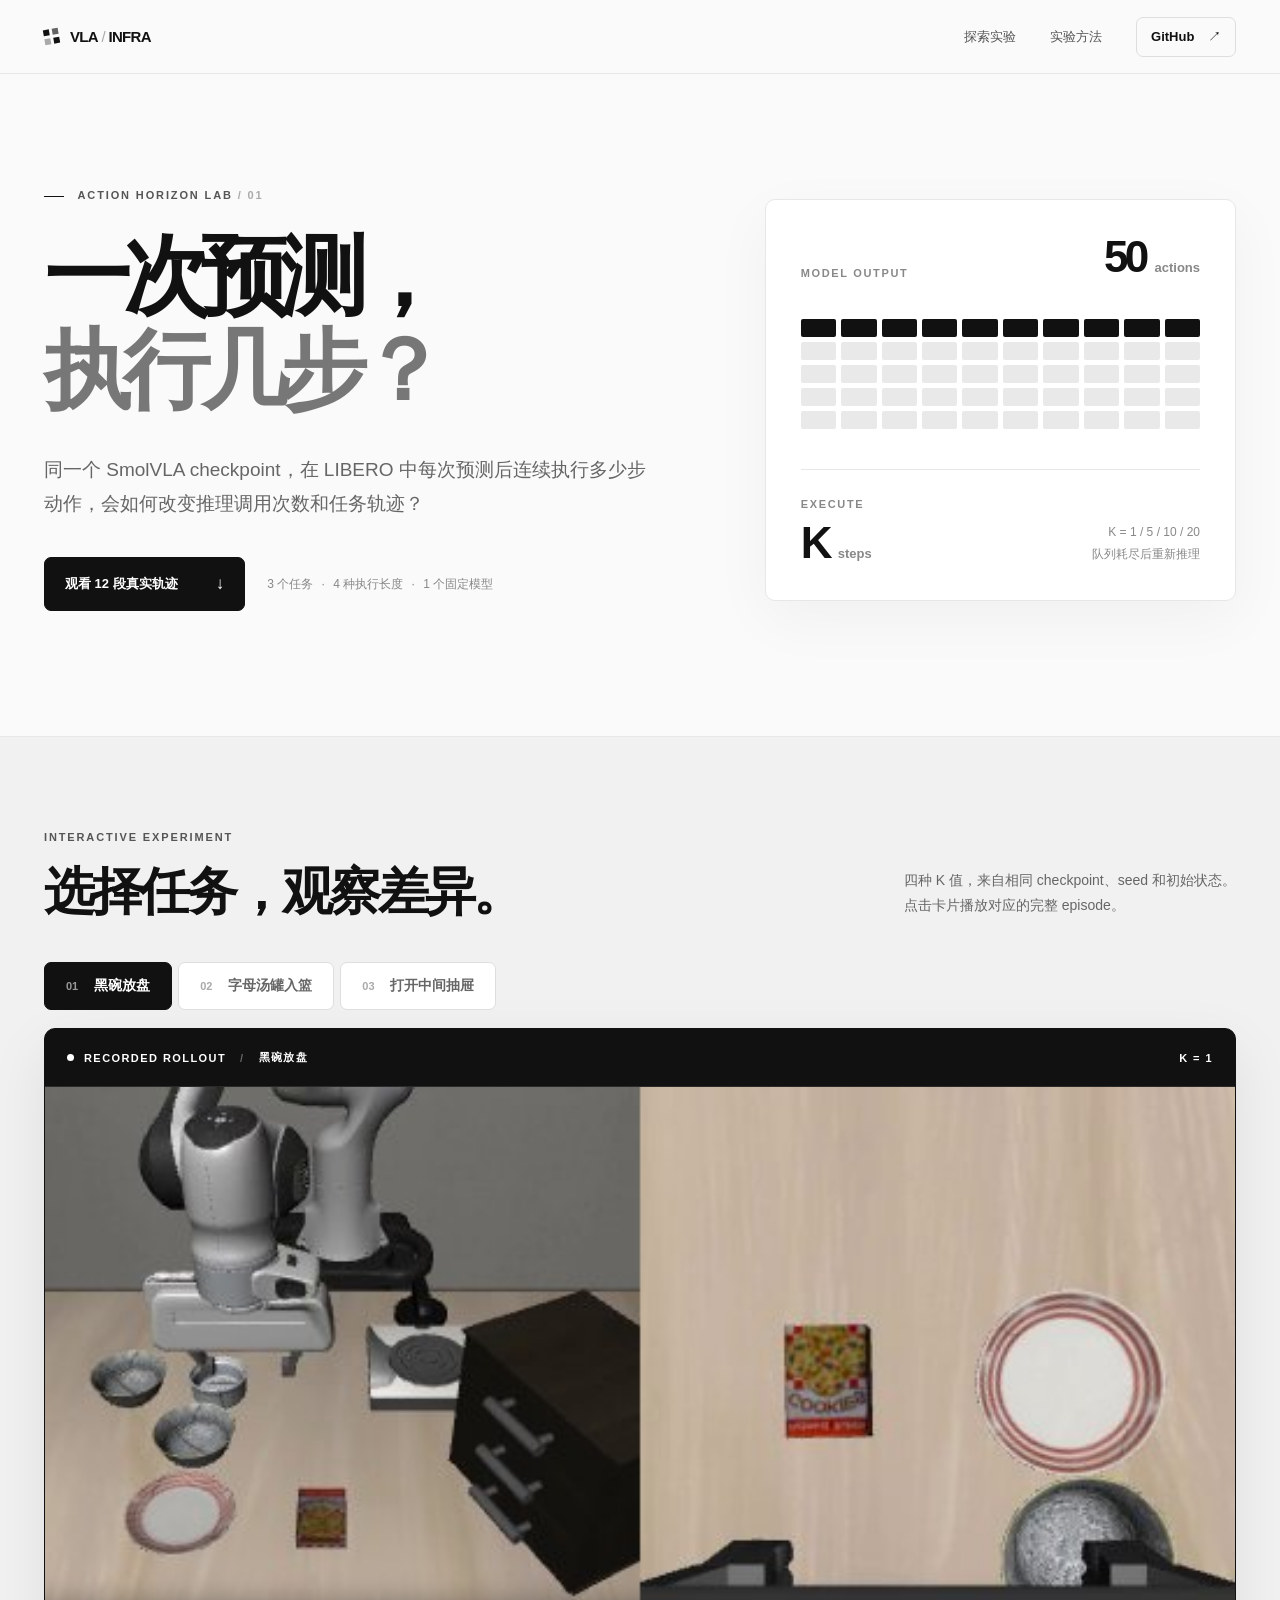
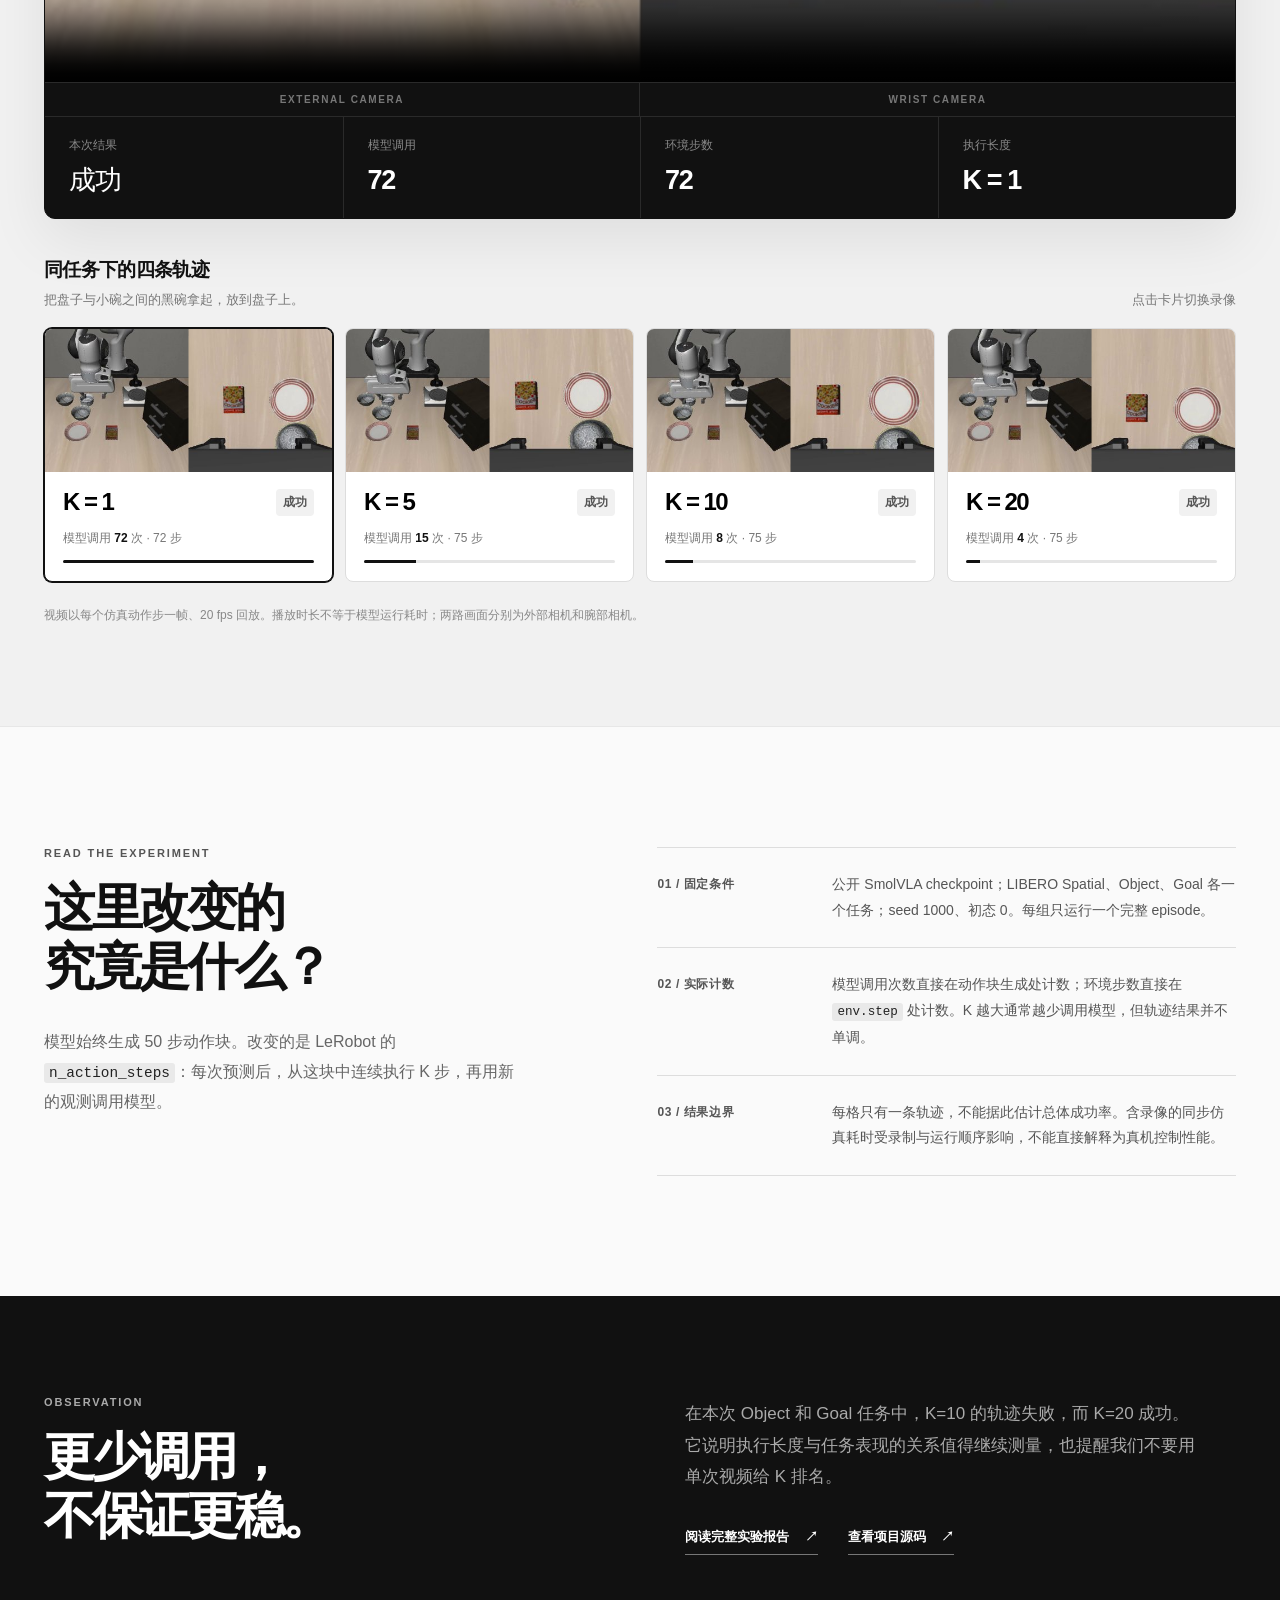
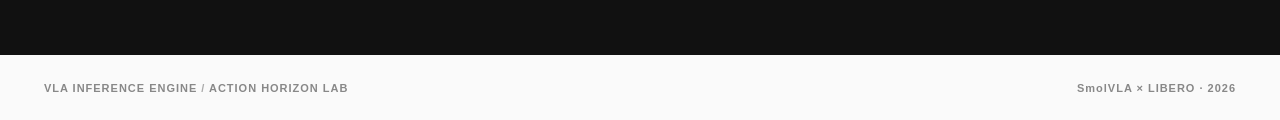
==== index.html @ e4dc5afa "Publish action horizon showcase" ====
<!doctype html>
<html lang="zh-CN">
  <head>
    <meta charset="utf-8">
    <meta name="viewport" content="width=device-width, initial-scale=1">
    <meta name="theme-color" content="#fafafa">
    <meta name="description" content="SmolVLA × LIBERO：固定 50 步预测块，交互比较每次执行 1、5、10、20 步时的真实任务轨迹。">
    <title>Action Horizon Lab · VLA Inference Engine</title>
    <link rel="stylesheet" href="showcase/style.css">
    <script src="showcase/app.js" defer></script>
  </head>
  <body>
    <header class="site-header">
      <a class="brand" href="#top" aria-label="Action Horizon Lab 首页"><span class="brand-mark" aria-hidden="true"><i></i><i></i><i></i><i></i></span><span>VLA<span class="brand-light"> / </span>INFRA</span></a>
      <nav class="top-nav" aria-label="主导航">
        <a href="#explore">探索实验</a>
        <a href="#method">实验方法</a>
        <a class="repo-link" href="https://github.com/33Lucas33/VLA-Inference-Engine" target="_blank" rel="noopener noreferrer">GitHub <span aria-hidden="true">↗</span></a>
      </nav>
    </header>

    <main id="top">
      <section class="hero page-wrap" aria-labelledby="hero-title">
        <div class="hero-copy">
          <p class="eyebrow"><span class="eyebrow-line"></span> ACTION HORIZON LAB <span class="muted">/ 01</span></p>
          <h1 id="hero-title">一次预测，<br><span>执行几步？</span></h1>
          <p class="hero-lede">同一个 SmolVLA checkpoint，在 LIBERO 中每次预测后连续执行多少步动作，会如何改变推理调用次数和任务轨迹？</p>
          <div class="hero-actions"><a class="primary-action" href="#explore">观看 12 段真实轨迹 <span aria-hidden="true">↓</span></a><span class="hero-meta">3 个任务 <span>·</span> 4 种执行长度 <span>·</span> 1 个固定模型</span></div>
        </div>
        <div class="hero-diagram" aria-label="固定预测 50 步，每次只执行 K 步，然后重新预测">
          <div class="diagram-top"><span>MODEL OUTPUT</span><strong>50 <small>actions</small></strong></div>
          <div class="action-grid" aria-hidden="true"></div>
          <div class="diagram-rule"></div>
          <div class="diagram-bottom"><div><span>EXECUTE</span><strong>K <small>steps</small></strong></div><div class="diagram-note">K = 1 / 5 / 10 / 20<br>队列耗尽后重新推理</div></div>
        </div>
      </section>

      <section id="explore" class="explore-section">
        <div class="page-wrap">
          <div class="section-heading"><div><p class="eyebrow">INTERACTIVE EXPERIMENT</p><h2>选择任务，观察差异。</h2></div><p>四种 K 值，来自相同 checkpoint、seed 和初始状态。<br>点击卡片播放对应的完整 episode。</p></div>
          <div class="task-tabs" role="group" aria-label="选择 LIBERO 任务">
            <button class="task-tab is-active" type="button" data-task="libero_spatial" aria-pressed="true"><span class="task-index">01</span> 黑碗放盘</button>
            <button class="task-tab" type="button" data-task="libero_object" aria-pressed="false"><span class="task-index">02</span> 字母汤罐入篮</button>
            <button class="task-tab" type="button" data-task="libero_goal" aria-pressed="false"><span class="task-index">03</span> 打开中间抽屉</button>
          </div>
          <div class="viewer-shell">
            <div class="viewer-topline"><div class="viewer-label"><span class="live-dot"></span> RECORDED ROLLOUT <span class="viewer-divider">/</span> <span id="viewer-task-name">黑碗放盘</span></div><span id="viewer-case">K = 1</span></div>
            <div class="video-frame"><video id="episode-video" controls muted playsinline preload="metadata" aria-label="LIBERO 双相机任务录像"></video><div id="video-loading" class="video-loading">正在加载实验数据…</div></div>
            <div class="camera-labels"><span>EXTERNAL CAMERA</span><span>WRIST CAMERA</span></div>
            <div class="viewer-stats" aria-live="polite">
              <div><span class="stat-label">本次结果</span><strong id="stat-result">—</strong></div>
              <div><span class="stat-label">模型调用</span><strong id="stat-calls">—</strong></div>
              <div><span class="stat-label">环境步数</span><strong id="stat-steps">—</strong></div>
              <div><span class="stat-label">执行长度</span><strong id="stat-horizon">—</strong></div>
            </div>
          </div>
          <div class="case-heading"><div><h3>同任务下的四条轨迹</h3><p id="task-instruction">—</p></div><span>点击卡片切换录像</span></div>
          <div id="case-grid" class="case-grid" role="group" aria-label="选择每次预测后的执行步数"></div>
          <p class="explore-caption">视频以每个仿真动作步一帧、20 fps 回放。播放时长不等于模型运行耗时；两路画面分别为外部相机和腕部相机。</p>
        </div>
      </section>

      <section id="method" class="method-section page-wrap">
        <div class="method-intro"><p class="eyebrow">READ THE EXPERIMENT</p><h2>这里改变的<br>究竟是什么？</h2><p>模型始终生成 50 步动作块。改变的是 LeRobot 的 <code>n_action_steps</code>：每次预测后，从这块中连续执行 K 步，再用新的观测调用模型。</p></div>
        <div class="method-list">
          <div class="method-item"><span>01 / 固定条件</span><p>公开 SmolVLA checkpoint；LIBERO Spatial、Object、Goal 各一个任务；seed 1000、初态 0。每组只运行一个完整 episode。</p></div>
          <div class="method-item"><span>02 / 实际计数</span><p>模型调用次数直接在动作块生成处计数；环境步数直接在 <code>env.step</code> 处计数。K 越大通常越少调用模型，但轨迹结果并不单调。</p></div>
          <div class="method-item"><span>03 / 结果边界</span><p>每格只有一条轨迹，不能据此估计总体成功率。含录像的同步仿真耗时受录制与运行顺序影响，不能直接解释为真机控制性能。</p></div>
        </div>
      </section>

      <section class="takeaway-section"><div class="page-wrap takeaway-layout"><div><p class="eyebrow">OBSERVATION</p><h2>更少调用，<br>不保证更稳。</h2></div><div><p>在本次 Object 和 Goal 任务中，K=10 的轨迹失败，而 K=20 成功。它说明执行长度与任务表现的关系值得继续测量，也提醒我们不要用单次视频给 K 排名。</p><div class="takeaway-links"><a href="https://github.com/33Lucas33/VLA-Inference-Engine/blob/main/docs/experiments/action_horizon_20261120/REPORT.zh-CN.md" target="_blank" rel="noopener noreferrer">阅读完整实验报告 <span aria-hidden="true">↗</span></a><a href="https://github.com/33Lucas33/VLA-Inference-Engine" target="_blank" rel="noopener noreferrer">查看项目源码 <span aria-hidden="true">↗</span></a></div></div></div></section>
    </main>
    <footer class="site-footer page-wrap"><span>VLA INFERENCE ENGINE <span class="muted">/</span> ACTION HORIZON LAB</span><span>SmolVLA × LIBERO · 2026</span></footer>
  </body>
</html>
---- showcase/style.css ----
:root{color-scheme:light;font-family:Inter,"Helvetica Neue",Arial,"Noto Sans SC","Microsoft YaHei",sans-serif;font-size:16px;background:#fafafa;color:#111;scroll-behavior:smooth}*{box-sizing:border-box}body{margin:0}button,video{font:inherit}a{color:inherit;text-decoration:none}button{cursor:pointer}.page-wrap{width:min(1280px,calc(100% - 88px));margin:0 auto}.site-header{height:74px;border-bottom:1px solid #e7e7e7;display:flex;align-items:center;justify-content:space-between;padding:0 max(44px,calc((100vw - 1280px)/2));background:rgba(250,250,250,.92);position:relative;z-index:2}.brand{display:inline-flex;align-items:center;gap:11px;font-size:15px;font-weight:760;letter-spacing:-.045em}.brand-light{font-weight:400;color:#aaa}.brand-mark{display:grid;grid-template-columns:repeat(2,6px);gap:3px;transform:rotate(-10deg)}.brand-mark i{height:6px;width:6px;background:#111;display:block}.brand-mark i:nth-child(2){opacity:.65}.brand-mark i:nth-child(3){opacity:.35}.top-nav{display:flex;align-items:center;gap:34px;font-size:13px;font-weight:550;color:#555}.top-nav a:hover,.takeaway-links a:hover{color:#000}.repo-link{border:1px solid #dedede;border-radius:7px;padding:10px 14px;color:#111}.repo-link:hover{border-color:#999}.repo-link span{margin-left:10px}.hero{display:grid;grid-template-columns:minmax(0,1.16fr) minmax(350px,.84fr);gap:70px;align-items:center;padding-top:115px;padding-bottom:125px;min-height:610px}.eyebrow{font-size:11px;letter-spacing:.17em;font-weight:750;margin:0 0 28px;color:#555}.eyebrow-line{display:inline-block;width:20px;height:1px;background:#111;vertical-align:middle;margin-right:9px}.muted{color:#aaa}.hero h1{font-size:clamp(58px,6.8vw,102px);letter-spacing:-.095em;line-height:1.08;margin:0;font-weight:690}.hero h1 span{color:#777}.hero-lede{font-size:19px;line-height:1.8;color:#666;max-width:605px;margin:36px 0 36px}.hero-actions{display:flex;align-items:center;flex-wrap:wrap;gap:22px}.primary-action{background:#111;color:#fff;display:inline-flex;align-items:center;gap:38px;padding:16px 20px;border:1px solid #111;border-radius:7px;font-size:13px;font-weight:650;transition:background .2s,transform .2s}.primary-action:hover{background:#333;transform:translateY(-2px)}.primary-action span{font-size:17px;font-weight:400}.hero-meta{font-size:12px;color:#888}.hero-meta span{padding:0 5px}.hero-diagram{background:#fff;border:1px solid #e7e7e7;border-radius:10px;box-shadow:0 18px 60px rgba(0,0,0,.045);padding:35px;max-width:475px;width:100%;justify-self:end}.diagram-top,.diagram-bottom{display:flex;align-items:end;justify-content:space-between}.diagram-top>span,.diagram-bottom span{font-size:11px;letter-spacing:.15em;font-weight:700;color:#888}.diagram-top strong,.diagram-bottom strong{font-size:44px;letter-spacing:-.08em;line-height:1;font-weight:650}.diagram-top small,.diagram-bottom small{font-size:13px;font-weight:550;letter-spacing:0;color:#888}.action-grid{display:grid;grid-template-columns:repeat(10,1fr);gap:5px;margin:40px 0}.action-grid i{height:18px;border-radius:2px;background:#e9e9e9}.action-grid i.active{background:#111}.diagram-rule{height:1px;background:#e7e7e7;margin-bottom:28px}.diagram-bottom{align-items:end}.diagram-bottom>div:first-child{display:grid;gap:11px}.diagram-note{font-size:12px;line-height:1.8;color:#888;text-align:right}.explore-section{background:#f1f1f1;border-top:1px solid #e7e7e7;border-bottom:1px solid #e7e7e7;padding:94px 0 100px}.section-heading{display:flex;align-items:end;justify-content:space-between;gap:30px;margin-bottom:40px}.section-heading .eyebrow,.method-section .eyebrow,.takeaway-section .eyebrow{margin-bottom:20px}.section-heading h2,.method-intro h2,.takeaway-section h2{font-size:clamp(36px,4vw,56px);line-height:1.15;letter-spacing:-.065em;margin:0;font-weight:650}.section-heading>p{margin:0 0 4px;font-size:14px;line-height:1.8;color:#666}.task-tabs{display:flex;gap:6px;margin-bottom:18px;flex-wrap:wrap}.task-tab{border:1px solid #dedede;background:#fff;color:#666;padding:14px 21px;border-radius:7px;font-size:14px;font-weight:630;transition:background .15s,border-color .15s,color .15s}.task-tab:hover{border-color:#999}.task-tab.is-active{background:#111;border-color:#111;color:#fff}.task-index{font-size:11px;color:#aaa;margin-right:12px}.task-tab.is-active .task-index{color:#999}.viewer-shell{background:#111;color:#fff;border:1px solid #111;border-radius:11px;overflow:hidden;box-shadow:0 20px 60px rgba(0,0,0,.08)}.viewer-topline{height:58px;padding:0 22px;display:flex;align-items:center;justify-content:space-between;border-bottom:1px solid #2a2a2a;font-size:11px;font-weight:700;letter-spacing:.13em}.viewer-label{display:flex;align-items:center;gap:10px}.live-dot{display:block;width:7px;height:7px;border-radius:50%;background:#fff}.viewer-divider{color:#666;margin:0 4px}.video-frame{background:#090909;position:relative;display:flex;align-items:center;justify-content:center;min-height:350px}.video-frame video{display:block;width:100%;max-height:620px;aspect-ratio:2/1;object-fit:contain;background:#090909}.video-loading{position:absolute;inset:0;display:grid;place-items:center;color:#aaa;font-size:14px;background:#111}.video-loading[hidden]{display:none}.camera-labels{display:grid;grid-template-columns:1fr 1fr;border-top:1px solid #2a2a2a}.camera-labels span{font-size:10px;letter-spacing:.16em;font-weight:700;color:#777;text-align:center;padding:11px}.camera-labels span:first-child{border-right:1px solid #2a2a2a}.viewer-stats{display:grid;grid-template-columns:repeat(4,1fr);border-top:1px solid #2a2a2a}.viewer-stats>div{padding:20px 24px;display:grid;gap:8px}.viewer-stats>div+div{border-left:1px solid #2a2a2a}.stat-label{font-size:12px;color:#888}.viewer-stats strong{font-size:27px;font-weight:580;letter-spacing:-.05em}.viewer-stats strong.fail{color:#ff9b9b}.case-heading{display:flex;align-items:end;justify-content:space-between;gap:20px;margin:38px 0 18px}.case-heading h3{font-size:19px;margin:0 0 7px;letter-spacing:-.035em}.case-heading p,.case-heading>span{font-size:13px;color:#777;line-height:1.5;margin:0}.case-grid{display:grid;grid-template-columns:repeat(4,1fr);gap:12px}.case-card{padding:0;text-align:left;background:#fff;border:1px solid #ddd;border-radius:8px;overflow:hidden;transition:border-color .15s,transform .15s,box-shadow .15s;min-width:0}.case-card:hover{transform:translateY(-2px);border-color:#999}.case-card.is-active{border-color:#111;box-shadow:0 0 0 1px #111}.case-card img{width:100%;aspect-ratio:2/1;object-fit:cover;display:block;background:#222}.card-body{padding:16px 18px 18px}.card-top{display:flex;justify-content:space-between;align-items:center;gap:8px}.card-k{font-size:24px;font-weight:650;letter-spacing:-.065em}.card-status{font-size:12px;font-weight:650;border-radius:4px;padding:5px 7px;background:#f1f1f1;color:#555}.card-status.fail{background:#fff1f1;color:#b92323}.card-details{font-size:12px;color:#777;margin-top:14px}.card-details b{color:#111;font-weight:700}.card-meter{height:3px;background:#e5e5e5;margin-top:13px;border-radius:3px;overflow:hidden}.card-meter i{display:block;height:100%;background:#111}.explore-caption{font-size:12px;color:#888;line-height:1.7;margin:23px 0 0}.method-section{display:grid;grid-template-columns:.95fr 1.05fr;gap:90px;padding-top:120px;padding-bottom:120px}.method-intro>p:last-child{font-size:16px;line-height:1.85;color:#666;max-width:480px;margin:31px 0 0}.method-list{border-top:1px solid #ddd}.method-item{display:grid;grid-template-columns:145px 1fr;gap:30px;padding:24px 0;border-bottom:1px solid #ddd}.method-item>span{font-size:12px;letter-spacing:.05em;font-weight:700;color:#555;margin-top:4px}.method-item p{font-size:14px;line-height:1.85;color:#555;margin:0}.method-item code,.method-intro code{background:#e9e9e9;color:#222;padding:2px 5px;border-radius:3px;font-size:.9em}.takeaway-section{background:#111;color:#fff;padding:100px 0}.takeaway-layout{display:grid;grid-template-columns:1fr 1fr;gap:90px}.takeaway-section .eyebrow{color:#aaa}.takeaway-layout>div:last-child{max-width:520px}.takeaway-layout>div:last-child>p{font-size:17px;line-height:1.85;color:#aaa;margin:2px 0 35px}.takeaway-links{display:flex;flex-wrap:wrap;gap:30px}.takeaway-links a{font-size:13px;font-weight:650;border-bottom:1px solid #777;padding-bottom:8px}.takeaway-links a:hover{color:#ddd}.takeaway-links span{margin-left:12px}.site-footer{display:flex;justify-content:space-between;align-items:center;padding-top:27px;padding-bottom:27px;font-size:11px;letter-spacing:.09em;font-weight:650;color:#888}a:focus-visible,button:focus-visible,video:focus-visible{outline:3px solid #666;outline-offset:3px}@media(max-width:950px){.hero{grid-template-columns:1fr;gap:60px;padding-top:90px;padding-bottom:90px}.hero-diagram{justify-self:start;max-width:530px}.method-section,.takeaway-layout{gap:40px}.case-grid{grid-template-columns:repeat(2,1fr)}}@media(max-width:650px){.page-wrap{width:min(100% - 36px,1280px)}.site-header{padding:0 18px;height:64px}.top-nav{gap:10px}.top-nav>a:not(.repo-link){display:none}.repo-link{padding:9px 11px}.hero{padding-top:72px;padding-bottom:80px;gap:45px;min-height:0}.hero h1{font-size:clamp(53px,12vw,78px)}.hero-lede{font-size:16px;margin:26px 0 28px}.hero-diagram{padding:24px}.action-grid{gap:4px;margin:28px 0}.action-grid i{height:13px}.explore-section{padding:70px 0}.section-heading{display:block}.section-heading>p{margin:22px 0 0}.task-tabs{display:grid;grid-template-columns:1fr}.task-tab{text-align:left}.video-frame{min-height:190px}.viewer-topline{padding:0 14px;font-size:10px}.camera-labels span{font-size:9px}.viewer-stats{grid-template-columns:repeat(2,1fr)}.viewer-stats>div{padding:16px}.viewer-stats>div:nth-child(3){border-left:0;border-top:1px solid #2a2a2a}.viewer-stats>div:nth-child(4){border-top:1px solid #2a2a2a}.case-heading{align-items:start;display:block}.case-heading>span{display:block;margin-top:8px}.case-grid{gap:9px}.card-body{padding:12px}.card-k{font-size:20px}.card-details{line-height:1.6}.method-section,.takeaway-layout{display:block}.method-section{padding-top:80px;padding-bottom:80px}.method-list{margin-top:50px}.method-item{grid-template-columns:1fr;gap:10px}.takeaway-section{padding:75px 0}.takeaway-layout>div:last-child{margin-top:32px}.site-footer{gap:12px;align-items:start;flex-direction:column}}
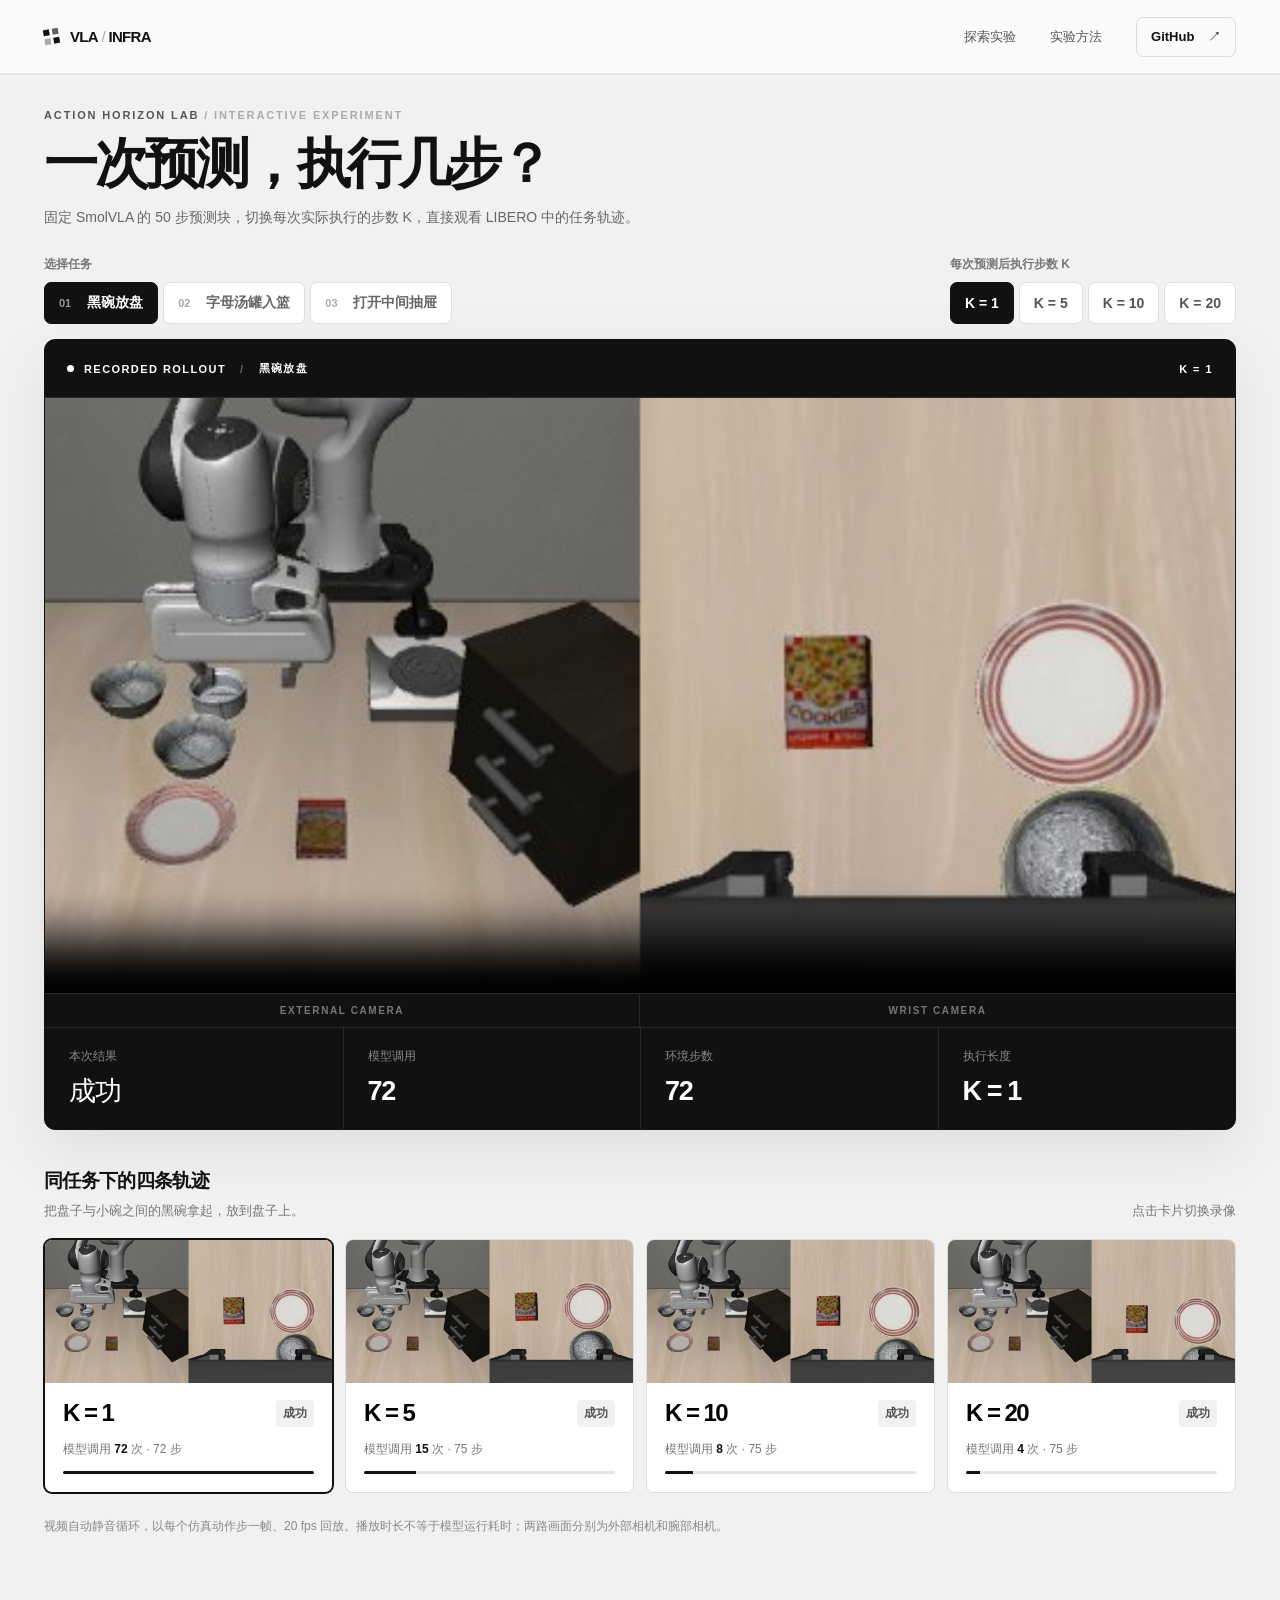
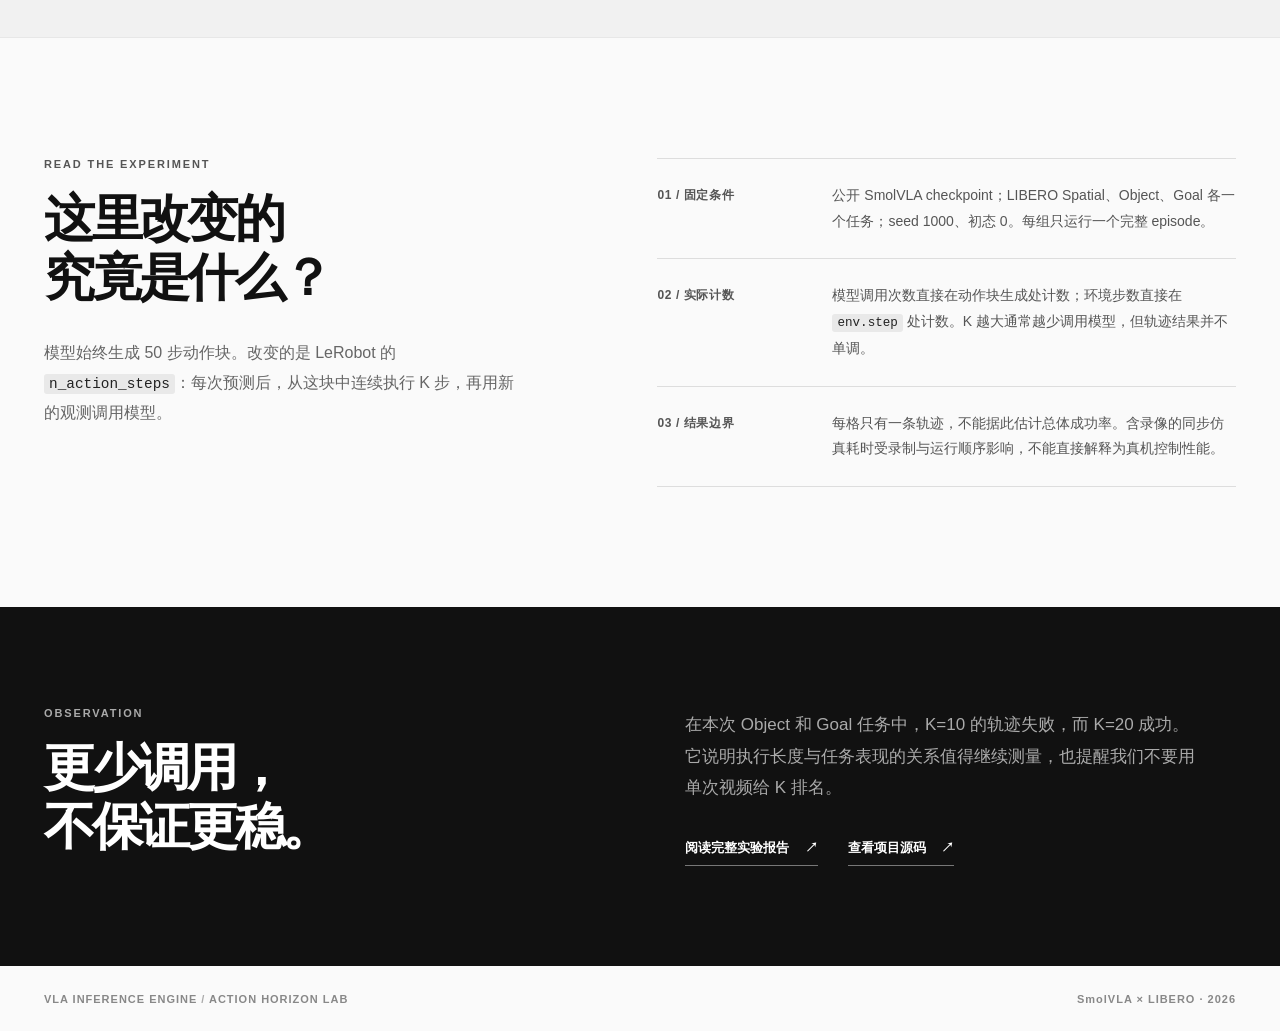
==== commit 082dbb33: "Put video and K controls on first screen" ====
--- a/index.html
+++ b/index.html
@@ -7,6 +7,7 @@
     <meta name="description" content="SmolVLA × LIBERO：固定 50 步预测块，交互比较每次执行 1、5、10、20 步时的真实任务轨迹。">
     <title>Action Horizon Lab · VLA Inference Engine</title>
     <link rel="stylesheet" href="showcase/style.css">
+    <link rel="stylesheet" href="showcase/first-screen.css">
     <script src="showcase/app.js" defer></script>
   </head>
   <body>
@@ -20,32 +21,35 @@
     </header>
 
     <main id="top">
-      <section class="hero page-wrap" aria-labelledby="hero-title">
-        <div class="hero-copy">
-          <p class="eyebrow"><span class="eyebrow-line"></span> ACTION HORIZON LAB <span class="muted">/ 01</span></p>
-          <h1 id="hero-title">一次预测，<br><span>执行几步？</span></h1>
-          <p class="hero-lede">同一个 SmolVLA checkpoint，在 LIBERO 中每次预测后连续执行多少步动作，会如何改变推理调用次数和任务轨迹？</p>
-          <div class="hero-actions"><a class="primary-action" href="#explore">观看 12 段真实轨迹 <span aria-hidden="true">↓</span></a><span class="hero-meta">3 个任务 <span>·</span> 4 种执行长度 <span>·</span> 1 个固定模型</span></div>
-        </div>
-        <div class="hero-diagram" aria-label="固定预测 50 步，每次只执行 K 步，然后重新预测">
-          <div class="diagram-top"><span>MODEL OUTPUT</span><strong>50 <small>actions</small></strong></div>
-          <div class="action-grid" aria-hidden="true"></div>
-          <div class="diagram-rule"></div>
-          <div class="diagram-bottom"><div><span>EXECUTE</span><strong>K <small>steps</small></strong></div><div class="diagram-note">K = 1 / 5 / 10 / 20<br>队列耗尽后重新推理</div></div>
-        </div>
-      </section>
-
-      <section id="explore" class="explore-section">
+      <section id="explore" class="explore-section first-screen" aria-labelledby="hero-title">
         <div class="page-wrap">
-          <div class="section-heading"><div><p class="eyebrow">INTERACTIVE EXPERIMENT</p><h2>选择任务，观察差异。</h2></div><p>四种 K 值，来自相同 checkpoint、seed 和初始状态。<br>点击卡片播放对应的完整 episode。</p></div>
-          <div class="task-tabs" role="group" aria-label="选择 LIBERO 任务">
-            <button class="task-tab is-active" type="button" data-task="libero_spatial" aria-pressed="true"><span class="task-index">01</span> 黑碗放盘</button>
-            <button class="task-tab" type="button" data-task="libero_object" aria-pressed="false"><span class="task-index">02</span> 字母汤罐入篮</button>
-            <button class="task-tab" type="button" data-task="libero_goal" aria-pressed="false"><span class="task-index">03</span> 打开中间抽屉</button>
+          <div class="first-screen-intro">
+            <p class="eyebrow">ACTION HORIZON LAB <span class="muted">/ INTERACTIVE EXPERIMENT</span></p>
+            <h1 id="hero-title">一次预测，执行几步？</h1>
+            <p>固定 SmolVLA 的 50 步预测块，切换每次实际执行的步数 K，直接观看 LIBERO 中的任务轨迹。</p>
+          </div>
+          <div class="selector-row">
+            <div class="selector-block">
+              <span class="selector-label">选择任务</span>
+              <div class="task-tabs" role="group" aria-label="选择 LIBERO 任务">
+                <button class="task-tab is-active" type="button" data-task="libero_spatial" aria-pressed="true"><span class="task-index">01</span> 黑碗放盘</button>
+                <button class="task-tab" type="button" data-task="libero_object" aria-pressed="false"><span class="task-index">02</span> 字母汤罐入篮</button>
+                <button class="task-tab" type="button" data-task="libero_goal" aria-pressed="false"><span class="task-index">03</span> 打开中间抽屉</button>
+              </div>
+            </div>
+            <div class="selector-block">
+              <span class="selector-label">每次预测后执行步数 K</span>
+              <div class="horizon-tabs" role="group" aria-label="选择每次预测后的执行步数 K">
+                <button class="horizon-tab is-active" type="button" data-horizon="1" aria-pressed="true">K = 1</button>
+                <button class="horizon-tab" type="button" data-horizon="5" aria-pressed="false">K = 5</button>
+                <button class="horizon-tab" type="button" data-horizon="10" aria-pressed="false">K = 10</button>
+                <button class="horizon-tab" type="button" data-horizon="20" aria-pressed="false">K = 20</button>
+              </div>
+            </div>
           </div>
           <div class="viewer-shell">
             <div class="viewer-topline"><div class="viewer-label"><span class="live-dot"></span> RECORDED ROLLOUT <span class="viewer-divider">/</span> <span id="viewer-task-name">黑碗放盘</span></div><span id="viewer-case">K = 1</span></div>
-            <div class="video-frame"><video id="episode-video" controls muted playsinline preload="metadata" aria-label="LIBERO 双相机任务录像"></video><div id="video-loading" class="video-loading">正在加载实验数据…</div></div>
+            <div class="video-frame"><video id="episode-video" src="showcase/videos/spatial-k1.mp4" poster="showcase/posters/spatial-k1.jpg" controls autoplay loop muted playsinline preload="metadata" aria-label="LIBERO 双相机任务录像"></video><div id="video-loading" class="video-loading" hidden>正在加载实验数据…</div></div>
             <div class="camera-labels"><span>EXTERNAL CAMERA</span><span>WRIST CAMERA</span></div>
             <div class="viewer-stats" aria-live="polite">
               <div><span class="stat-label">本次结果</span><strong id="stat-result">—</strong></div>
@@ -56,7 +60,7 @@
           </div>
           <div class="case-heading"><div><h3>同任务下的四条轨迹</h3><p id="task-instruction">—</p></div><span>点击卡片切换录像</span></div>
           <div id="case-grid" class="case-grid" role="group" aria-label="选择每次预测后的执行步数"></div>
-          <p class="explore-caption">视频以每个仿真动作步一帧、20 fps 回放。播放时长不等于模型运行耗时；两路画面分别为外部相机和腕部相机。</p>
+          <p class="explore-caption">视频自动静音循环，以每个仿真动作步一帧、20 fps 回放。播放时长不等于模型运行耗时；两路画面分别为外部相机和腕部相机。</p>
         </div>
       </section>
 
--- a/showcase/first-screen.css
+++ b/showcase/first-screen.css
@@ -0,0 +1,108 @@
+.first-screen {
+  padding-top: 34px;
+}
+
+.first-screen-intro .eyebrow {
+  margin-bottom: 10px;
+}
+
+.first-screen-intro h1 {
+  margin: 0;
+  font-size: clamp(36px, 4.2vw, 56px);
+  font-weight: 650;
+  letter-spacing: -.065em;
+  line-height: 1.2;
+}
+
+.first-screen-intro > p:last-child {
+  margin: 10px 0 0;
+  color: #666;
+  font-size: 14px;
+  line-height: 1.7;
+}
+
+.selector-row {
+  display: flex;
+  align-items: flex-end;
+  justify-content: space-between;
+  flex-wrap: wrap;
+  gap: 22px;
+  margin: 27px 0 15px;
+}
+
+.selector-block {
+  min-width: 0;
+}
+
+.selector-label {
+  display: block;
+  color: #777;
+  font-size: 12px;
+  font-weight: 650;
+  margin-bottom: 9px;
+}
+
+.first-screen .task-tabs,
+.horizon-tabs {
+  display: flex;
+  flex-wrap: wrap;
+  gap: 5px;
+  margin: 0;
+}
+
+.first-screen .task-tab,
+.horizon-tab {
+  min-height: 42px;
+  padding: 10px 14px;
+}
+
+.horizon-tab {
+  background: #fff;
+  border: 1px solid #dedede;
+  border-radius: 7px;
+  color: #555;
+  font-size: 14px;
+  font-weight: 650;
+}
+
+.horizon-tab:hover {
+  border-color: #999;
+}
+
+.horizon-tab.is-active {
+  background: #111;
+  border-color: #111;
+  color: #fff;
+}
+
+@media (max-width: 650px) {
+  .first-screen {
+    padding-top: 24px;
+  }
+
+  .first-screen-intro h1 {
+    font-size: 36px;
+  }
+
+  .selector-row {
+    display: block;
+    margin-top: 20px;
+  }
+
+  .selector-block + .selector-block {
+    margin-top: 14px;
+  }
+
+  .first-screen .task-tabs {
+    display: flex;
+  }
+
+  .first-screen .task-tab {
+    padding: 9px 11px;
+    font-size: 14px;
+  }
+
+  .task-index {
+    display: none;
+  }
+}
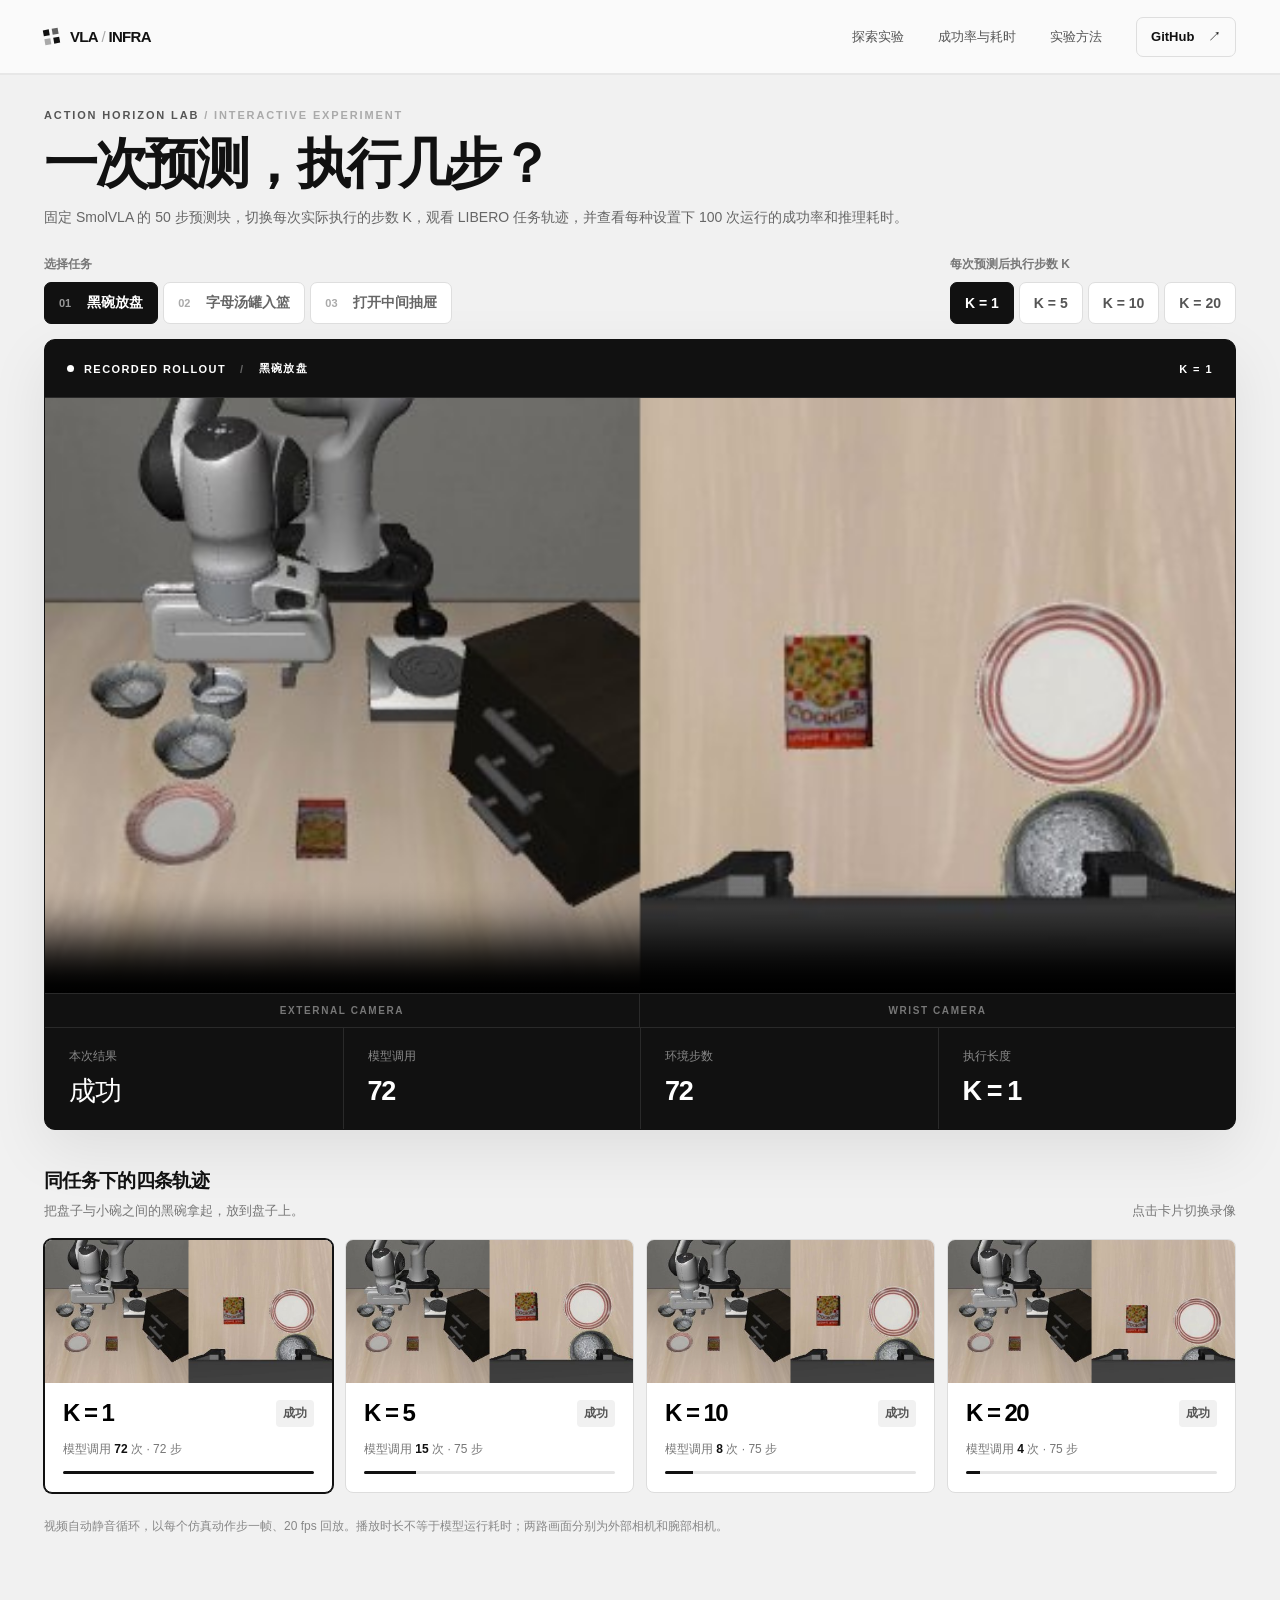
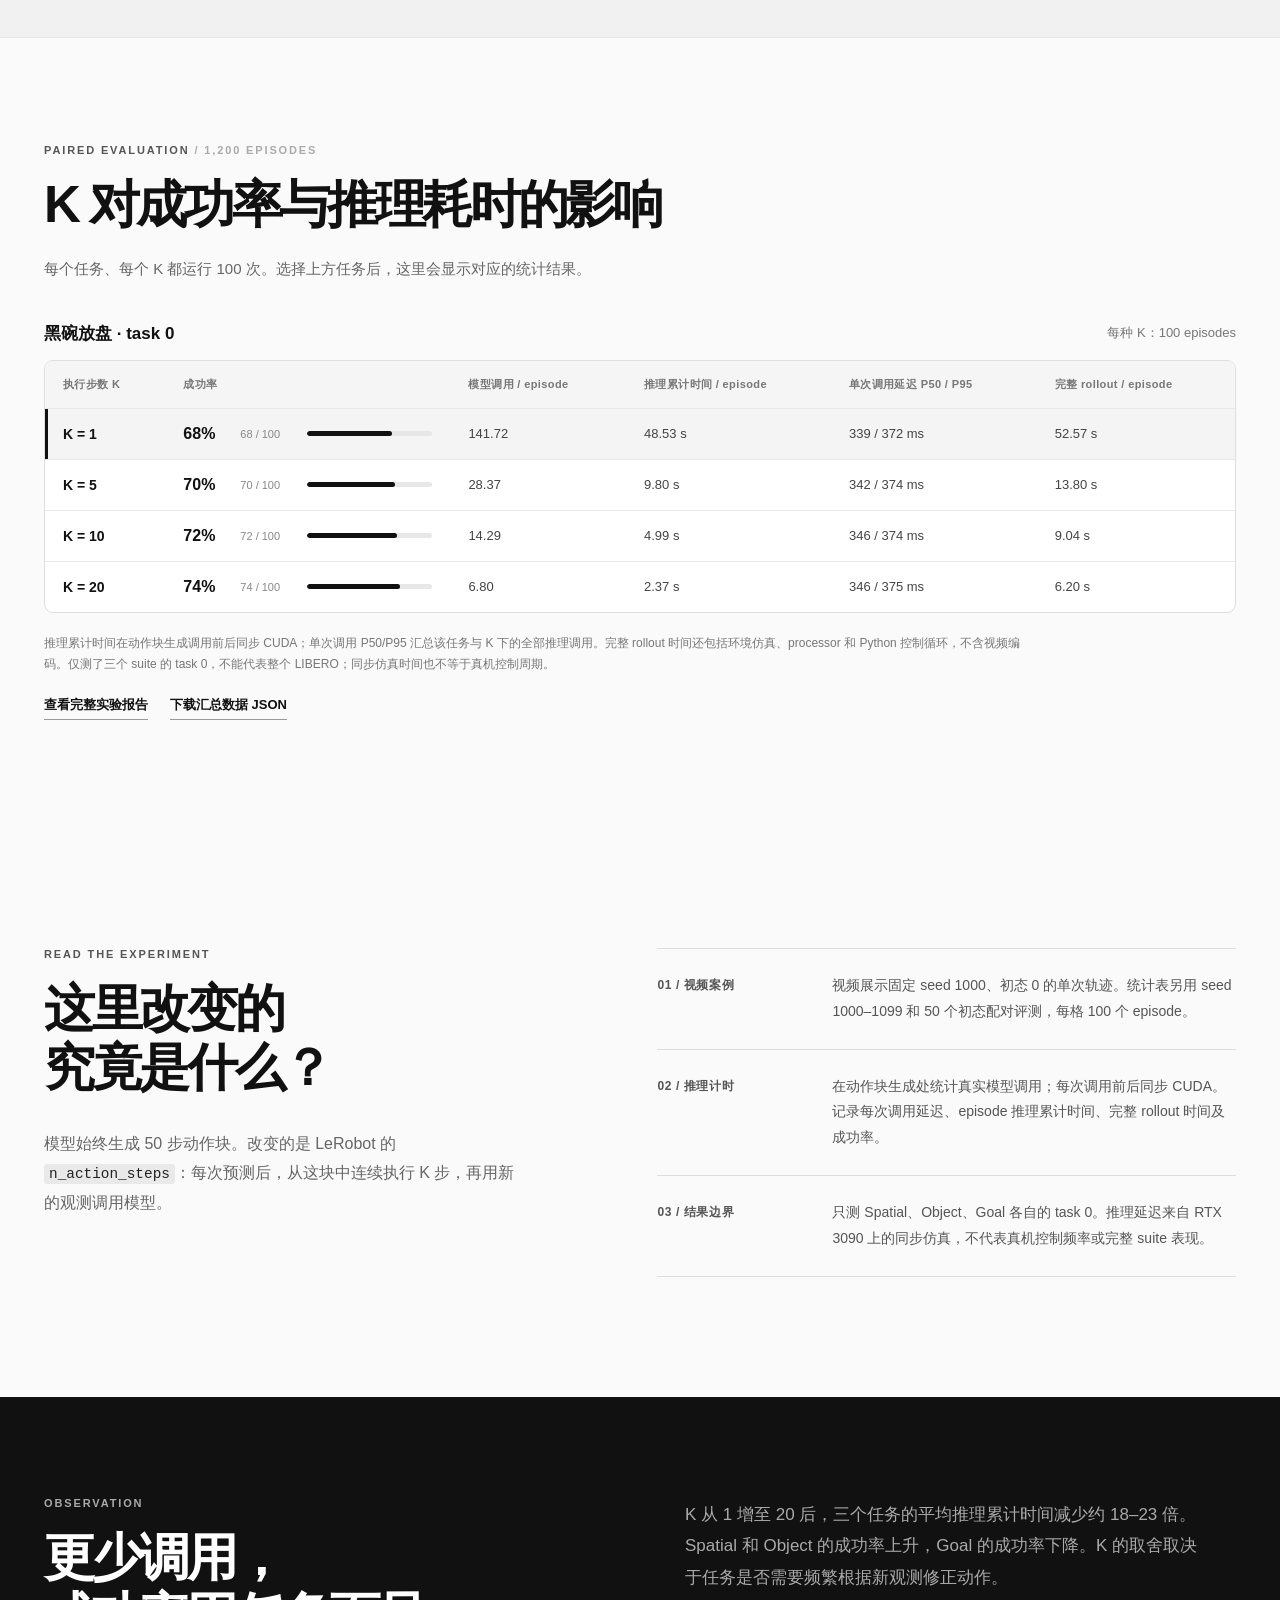
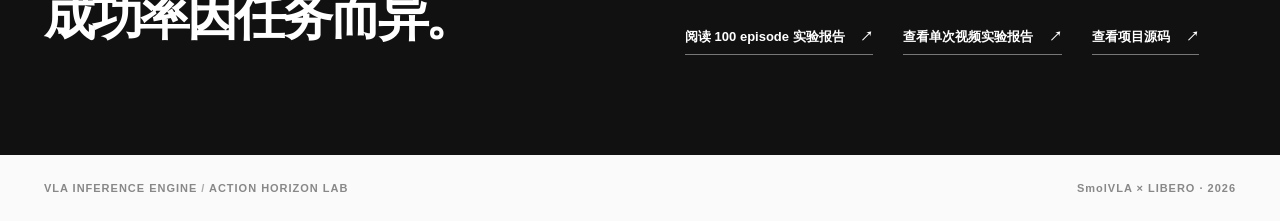
==== commit dfb25fd6: "Add paired K success and latency results to Pages" ====
--- a/index.html
+++ b/index.html
@@ -4,10 +4,11 @@
     <meta charset="utf-8">
     <meta name="viewport" content="width=device-width, initial-scale=1">
     <meta name="theme-color" content="#fafafa">
-    <meta name="description" content="SmolVLA × LIBERO：固定 50 步预测块，交互比较每次执行 1、5、10、20 步时的真实任务轨迹。">
+    <meta name="description" content="SmolVLA × LIBERO：切换 K 值观看任务轨迹，并比较三个任务各 100 次运行的成功率与推理耗时。">
     <title>Action Horizon Lab · VLA Inference Engine</title>
     <link rel="stylesheet" href="showcase/style.css">
     <link rel="stylesheet" href="showcase/first-screen.css">
+    <link rel="stylesheet" href="showcase/success-rate.css">
     <script src="showcase/app.js" defer></script>
   </head>
   <body>
@@ -15,6 +16,7 @@
       <a class="brand" href="#top" aria-label="Action Horizon Lab 首页"><span class="brand-mark" aria-hidden="true"><i></i><i></i><i></i><i></i></span><span>VLA<span class="brand-light"> / </span>INFRA</span></a>
       <nav class="top-nav" aria-label="主导航">
         <a href="#explore">探索实验</a>
+        <a href="#success-rate">成功率与耗时</a>
         <a href="#method">实验方法</a>
         <a class="repo-link" href="https://github.com/33Lucas33/VLA-Inference-Engine" target="_blank" rel="noopener noreferrer">GitHub <span aria-hidden="true">↗</span></a>
       </nav>
@@ -26,7 +28,7 @@
           <div class="first-screen-intro">
             <p class="eyebrow">ACTION HORIZON LAB <span class="muted">/ INTERACTIVE EXPERIMENT</span></p>
             <h1 id="hero-title">一次预测，执行几步？</h1>
-            <p>固定 SmolVLA 的 50 步预测块，切换每次实际执行的步数 K，直接观看 LIBERO 中的任务轨迹。</p>
+            <p>固定 SmolVLA 的 50 步预测块，切换每次实际执行的步数 K，观看 LIBERO 任务轨迹，并查看每种设置下 100 次运行的成功率和推理耗时。</p>
           </div>
           <div class="selector-row">
             <div class="selector-block">
@@ -64,16 +66,33 @@
         </div>
       </section>
 
+      <section id="success-rate" class="success-section page-wrap" aria-labelledby="success-title">
+        <div class="success-heading">
+          <p class="eyebrow">PAIRED EVALUATION <span class="muted">/ 1,200 EPISODES</span></p>
+          <h2 id="success-title">K 对成功率与推理耗时的影响</h2>
+          <p>每个任务、每个 K 都运行 100 次。选择上方任务后，这里会显示对应的统计结果。</p>
+        </div>
+        <div class="success-context"><span id="stats-task-title">黑碗放盘 · task 0</span><span id="stats-episode-count">每种 K：100 episodes</span></div>
+        <div class="success-table-wrap" role="region" aria-label="成功率与推理耗时统计表" tabindex="0">
+          <table class="success-table">
+            <thead><tr><th scope="col">执行步数 K</th><th scope="col">成功率</th><th scope="col">模型调用 / episode</th><th scope="col">推理累计时间 / episode</th><th scope="col">单次调用延迟 P50 / P95</th><th scope="col">完整 rollout / episode</th></tr></thead>
+            <tbody id="success-table-body"><tr><td colspan="6">正在加载统计数据…</td></tr></tbody>
+          </table>
+        </div>
+        <p class="success-note">推理累计时间在动作块生成调用前后同步 CUDA；单次调用 P50/P95 汇总该任务与 K 下的全部推理调用。完整 rollout 时间还包括环境仿真、processor 和 Python 控制循环，不含视频编码。仅测了三个 suite 的 task 0，不能代表整个 LIBERO；同步仿真时间也不等于真机控制周期。</p>
+        <div class="success-links"><a href="https://github.com/33Lucas33/VLA-Inference-Engine/blob/main/docs/experiments/action_horizon_success_rate_20261121/REPORT.zh-CN.md" target="_blank" rel="noopener noreferrer">查看完整实验报告</a><a href="showcase/success-rate.json">下载汇总数据 JSON</a></div>
+      </section>
+
       <section id="method" class="method-section page-wrap">
         <div class="method-intro"><p class="eyebrow">READ THE EXPERIMENT</p><h2>这里改变的<br>究竟是什么？</h2><p>模型始终生成 50 步动作块。改变的是 LeRobot 的 <code>n_action_steps</code>：每次预测后，从这块中连续执行 K 步，再用新的观测调用模型。</p></div>
         <div class="method-list">
-          <div class="method-item"><span>01 / 固定条件</span><p>公开 SmolVLA checkpoint；LIBERO Spatial、Object、Goal 各一个任务；seed 1000、初态 0。每组只运行一个完整 episode。</p></div>
-          <div class="method-item"><span>02 / 实际计数</span><p>模型调用次数直接在动作块生成处计数；环境步数直接在 <code>env.step</code> 处计数。K 越大通常越少调用模型，但轨迹结果并不单调。</p></div>
-          <div class="method-item"><span>03 / 结果边界</span><p>每格只有一条轨迹，不能据此估计总体成功率。含录像的同步仿真耗时受录制与运行顺序影响，不能直接解释为真机控制性能。</p></div>
+          <div class="method-item"><span>01 / 视频案例</span><p>视频展示固定 seed 1000、初态 0 的单次轨迹。统计表另用 seed 1000–1099 和 50 个初态配对评测，每格 100 个 episode。</p></div>
+          <div class="method-item"><span>02 / 推理计时</span><p>在动作块生成处统计真实模型调用；每次调用前后同步 CUDA。记录每次调用延迟、episode 推理累计时间、完整 rollout 时间及成功率。</p></div>
+          <div class="method-item"><span>03 / 结果边界</span><p>只测 Spatial、Object、Goal 各自的 task 0。推理延迟来自 RTX 3090 上的同步仿真，不代表真机控制频率或完整 suite 表现。</p></div>
         </div>
       </section>
 
-      <section class="takeaway-section"><div class="page-wrap takeaway-layout"><div><p class="eyebrow">OBSERVATION</p><h2>更少调用，<br>不保证更稳。</h2></div><div><p>在本次 Object 和 Goal 任务中，K=10 的轨迹失败，而 K=20 成功。它说明执行长度与任务表现的关系值得继续测量，也提醒我们不要用单次视频给 K 排名。</p><div class="takeaway-links"><a href="https://github.com/33Lucas33/VLA-Inference-Engine/blob/main/docs/experiments/action_horizon_20261120/REPORT.zh-CN.md" target="_blank" rel="noopener noreferrer">阅读完整实验报告 <span aria-hidden="true">↗</span></a><a href="https://github.com/33Lucas33/VLA-Inference-Engine" target="_blank" rel="noopener noreferrer">查看项目源码 <span aria-hidden="true">↗</span></a></div></div></div></section>
+      <section class="takeaway-section"><div class="page-wrap takeaway-layout"><div><p class="eyebrow">OBSERVATION</p><h2>更少调用，<br>成功率因任务而异。</h2></div><div><p>K 从 1 增至 20 后，三个任务的平均推理累计时间减少约 18–23 倍。Spatial 和 Object 的成功率上升，Goal 的成功率下降。K 的取舍取决于任务是否需要频繁根据新观测修正动作。</p><div class="takeaway-links"><a href="https://github.com/33Lucas33/VLA-Inference-Engine/blob/main/docs/experiments/action_horizon_success_rate_20261121/REPORT.zh-CN.md" target="_blank" rel="noopener noreferrer">阅读 100 episode 实验报告 <span aria-hidden="true">↗</span></a><a href="https://github.com/33Lucas33/VLA-Inference-Engine/blob/main/docs/experiments/action_horizon_20261120/REPORT.zh-CN.md" target="_blank" rel="noopener noreferrer">查看单次视频实验报告 <span aria-hidden="true">↗</span></a><a href="https://github.com/33Lucas33/VLA-Inference-Engine" target="_blank" rel="noopener noreferrer">查看项目源码 <span aria-hidden="true">↗</span></a></div></div></div></section>
     </main>
     <footer class="site-footer page-wrap"><span>VLA INFERENCE ENGINE <span class="muted">/</span> ACTION HORIZON LAB</span><span>SmolVLA × LIBERO · 2026</span></footer>
   </body>
--- a/showcase/success-rate.css
+++ b/showcase/success-rate.css
@@ -0,0 +1,2 @@
+.success-section{padding-top:106px;padding-bottom:108px}.success-heading{max-width:760px}.success-heading .eyebrow{margin-bottom:20px}.success-heading h2{font-size:clamp(36px,4vw,56px);line-height:1.15;letter-spacing:-.065em;margin:0;font-weight:650}.success-heading>p:last-child{font-size:15px;line-height:1.8;color:#666;margin:20px 0 0}.success-context{display:flex;align-items:center;justify-content:space-between;gap:20px;margin:40px 0 15px;font-size:13px;color:#777}.success-context span:first-child{font-size:17px;font-weight:650;color:#111}.success-table-wrap{overflow-x:auto;border:1px solid #dedede;border-radius:9px;background:#fff}.success-table{width:100%;min-width:900px;border-collapse:collapse;text-align:left;font-size:13px}.success-table th,.success-table td{padding:16px 18px;border-bottom:1px solid #e9e9e9;white-space:nowrap}.success-table thead th{font-size:11px;letter-spacing:.035em;color:#777;background:#f5f5f5;font-weight:700}.success-table tbody tr:last-child th,.success-table tbody tr:last-child td{border-bottom:0}.success-table tbody th{font-size:14px;font-weight:700}.success-table tbody td{font-variant-numeric:tabular-nums;color:#444}.success-table tbody tr.is-current{background:#f4f4f4}.success-table tbody tr.is-current th{box-shadow:inset 3px 0 #111}.rate-cell{display:grid;grid-template-columns:48px 58px 1fr;align-items:center;gap:9px;min-width:185px}.rate-cell strong{font-size:16px;color:#111}.rate-count{font-size:11px;color:#888}.rate-track{height:5px;border-radius:5px;background:#e7e7e7;overflow:hidden;min-width:55px}.rate-track i{height:100%;display:block;background:#111;border-radius:5px}.success-note{max-width:980px;font-size:12px;line-height:1.8;color:#777;margin:20px 0 0}.success-links{display:flex;flex-wrap:wrap;gap:22px;margin-top:20px}.success-links a{font-size:13px;font-weight:650;border-bottom:1px solid #999;padding-bottom:5px}.success-links a:hover{border-color:#111}.takeaway-links{row-gap:18px}
+@media(max-width:650px){.success-section{padding-top:76px;padding-bottom:78px}.success-context{align-items:flex-start;flex-direction:column;gap:7px;margin-top:28px}.success-table th,.success-table td{padding:14px}.success-heading>p:last-child{font-size:14px}}
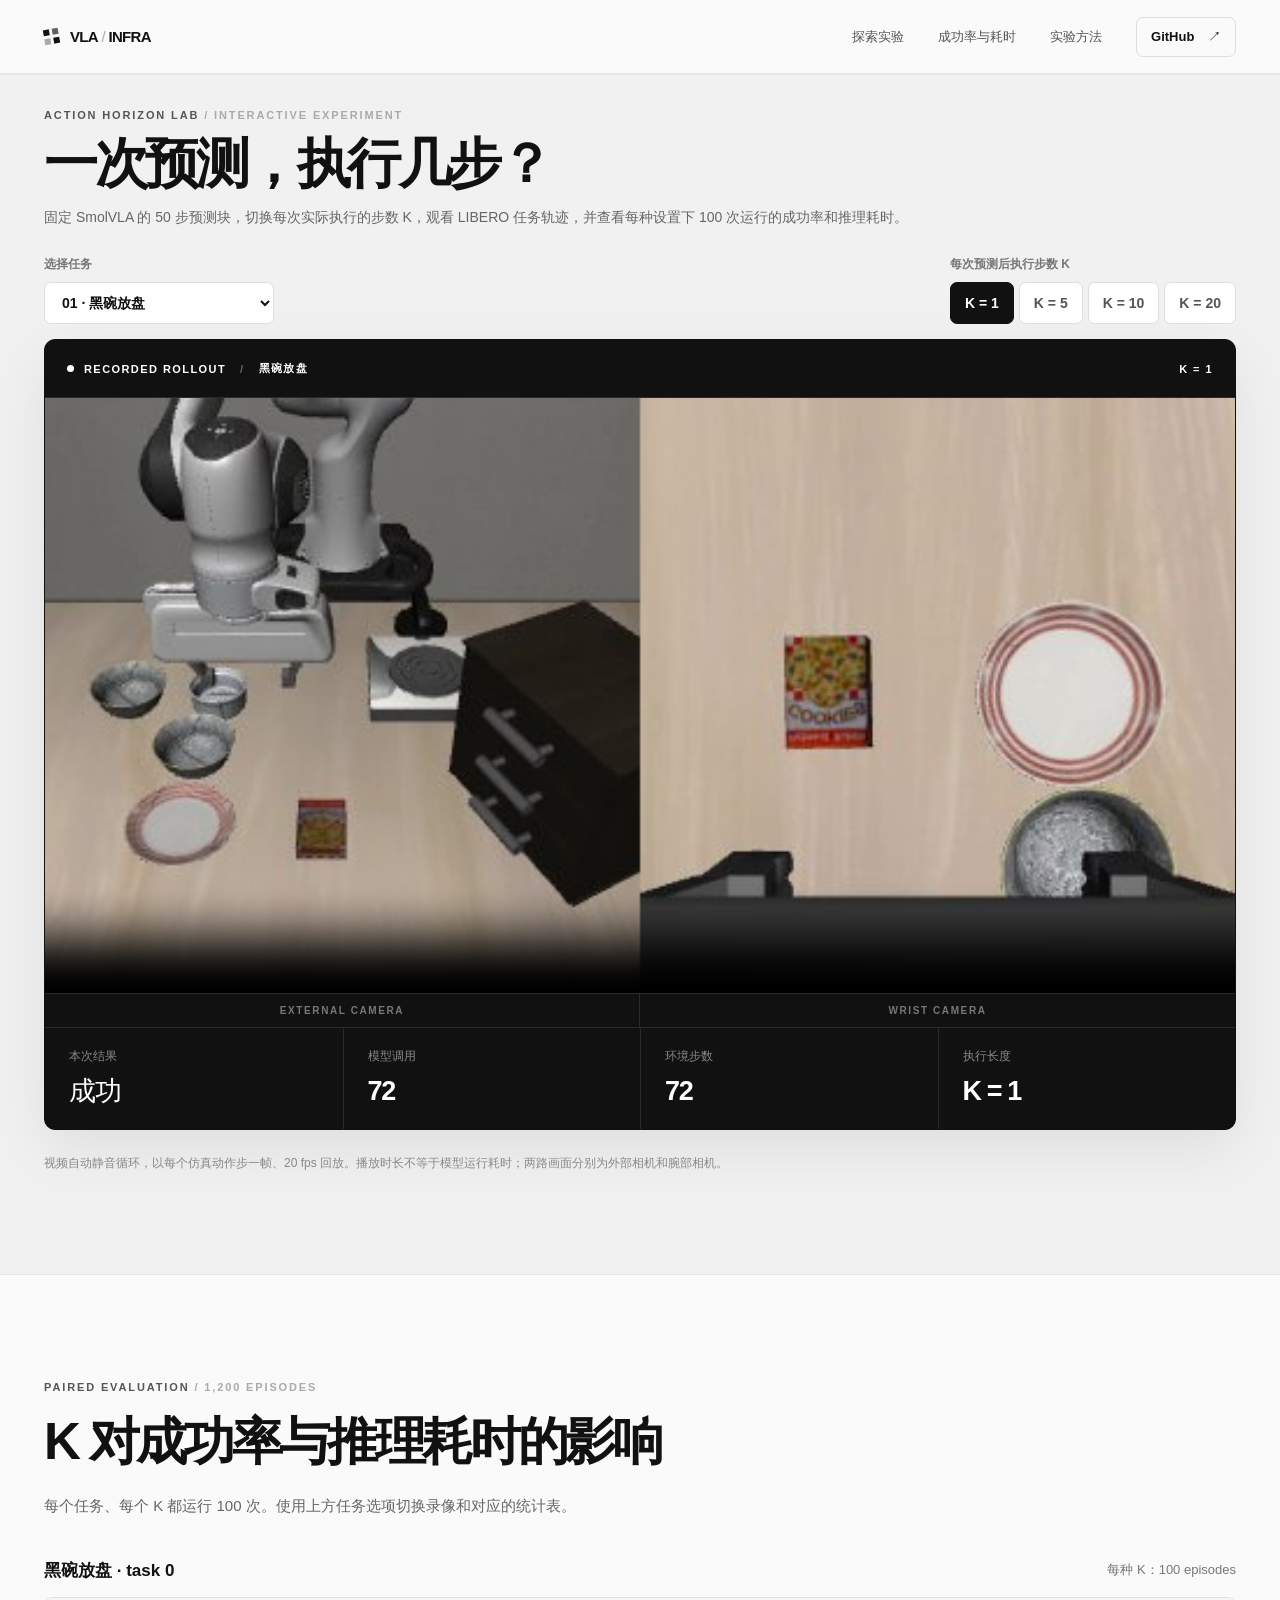
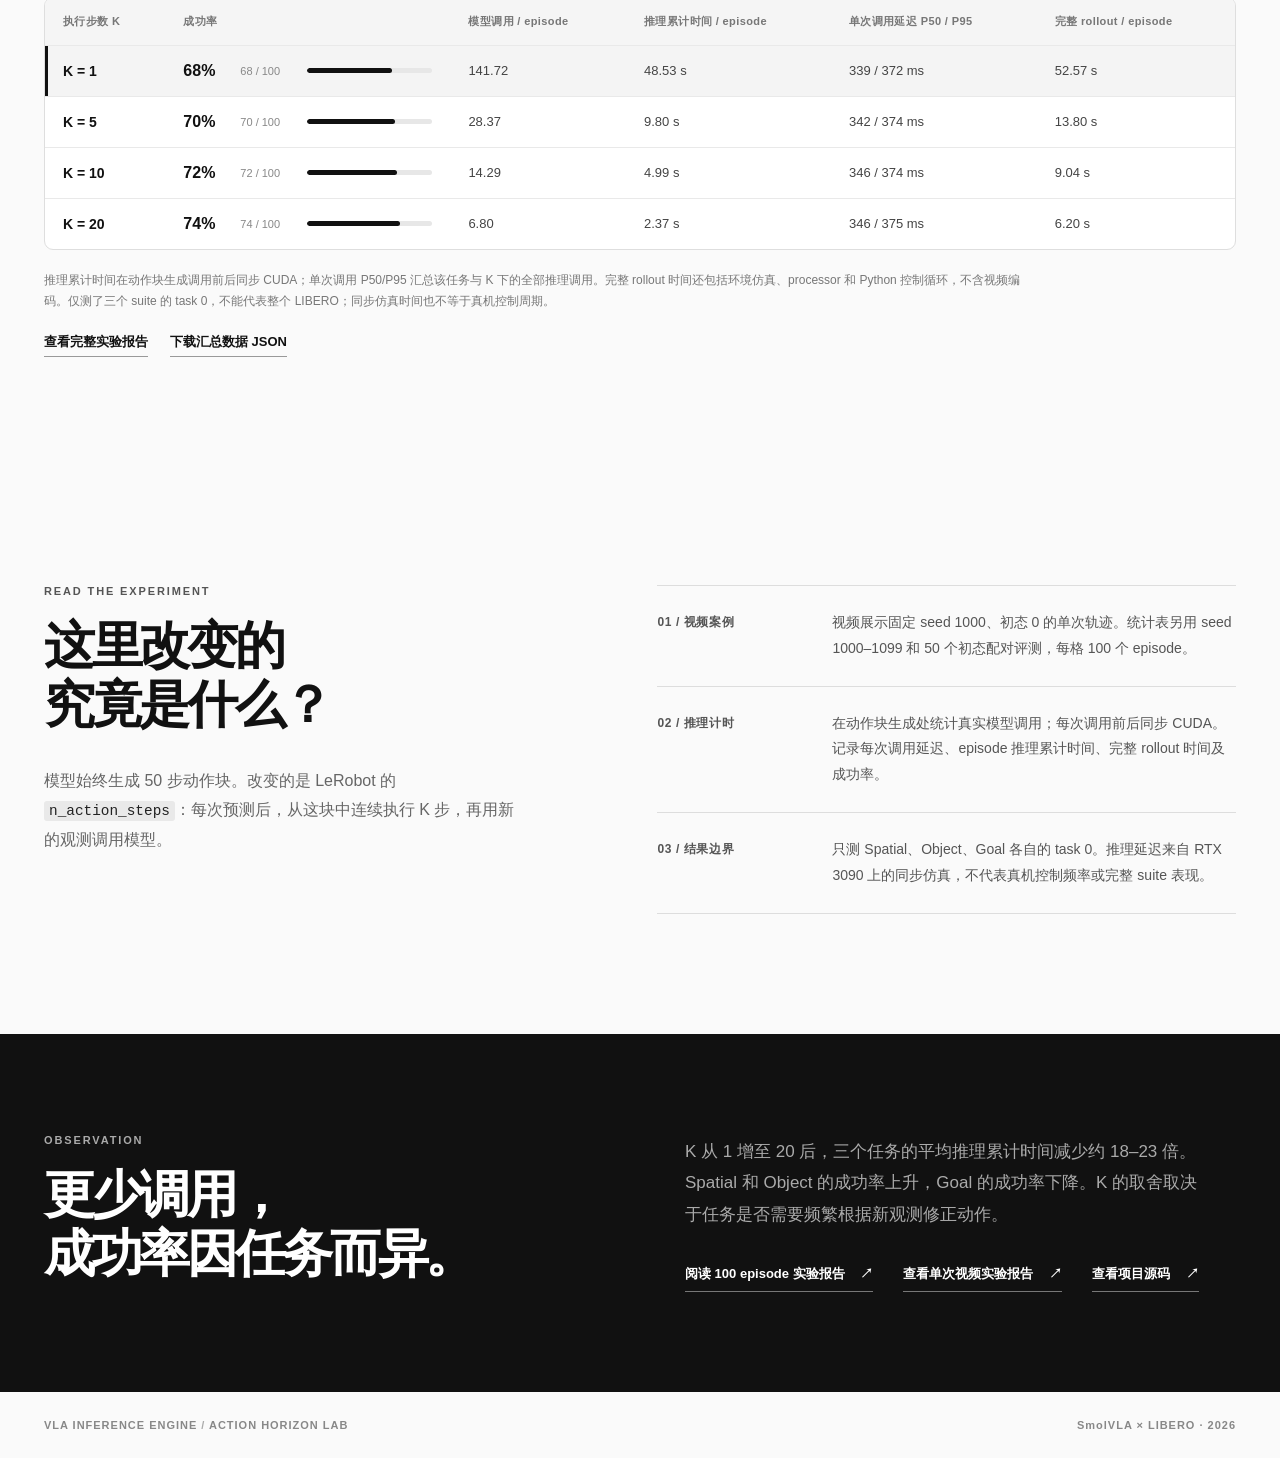
==== commit 1222d5b4: "Simplify task selector and remove rollout cards" ====
--- a/index.html
+++ b/index.html
@@ -7,9 +7,9 @@
     <meta name="description" content="SmolVLA × LIBERO：切换 K 值观看任务轨迹，并比较三个任务各 100 次运行的成功率与推理耗时。">
     <title>Action Horizon Lab · VLA Inference Engine</title>
     <link rel="stylesheet" href="showcase/style.css">
-    <link rel="stylesheet" href="showcase/first-screen.css">
-    <link rel="stylesheet" href="showcase/success-rate.css">
-    <script src="showcase/app.js" defer></script>
+    <link rel="stylesheet" href="showcase/first-screen.css?v=20261122-ui2">
+    <link rel="stylesheet" href="showcase/success-rate.css?v=20261122-ui2">
+    <script src="showcase/app.js?v=20261122-ui2" defer></script>
   </head>
   <body>
     <header class="site-header">
@@ -32,12 +32,12 @@
           </div>
           <div class="selector-row">
             <div class="selector-block">
-              <span class="selector-label">选择任务</span>
-              <div class="task-tabs" role="group" aria-label="选择 LIBERO 任务">
-                <button class="task-tab is-active" type="button" data-task="libero_spatial" aria-pressed="true"><span class="task-index">01</span> 黑碗放盘</button>
-                <button class="task-tab" type="button" data-task="libero_object" aria-pressed="false"><span class="task-index">02</span> 字母汤罐入篮</button>
-                <button class="task-tab" type="button" data-task="libero_goal" aria-pressed="false"><span class="task-index">03</span> 打开中间抽屉</button>
-              </div>
+              <label class="selector-label" for="task-select">选择任务</label>
+              <select id="task-select" class="task-select" aria-label="选择 LIBERO 任务">
+                <option value="libero_spatial">01 · 黑碗放盘</option>
+                <option value="libero_object">02 · 字母汤罐入篮</option>
+                <option value="libero_goal">03 · 打开中间抽屉</option>
+              </select>
             </div>
             <div class="selector-block">
               <span class="selector-label">每次预测后执行步数 K</span>
@@ -60,8 +60,6 @@
               <div><span class="stat-label">执行长度</span><strong id="stat-horizon">—</strong></div>
             </div>
           </div>
-          <div class="case-heading"><div><h3>同任务下的四条轨迹</h3><p id="task-instruction">—</p></div><span>点击卡片切换录像</span></div>
-          <div id="case-grid" class="case-grid" role="group" aria-label="选择每次预测后的执行步数"></div>
           <p class="explore-caption">视频自动静音循环，以每个仿真动作步一帧、20 fps 回放。播放时长不等于模型运行耗时；两路画面分别为外部相机和腕部相机。</p>
         </div>
       </section>
@@ -70,7 +68,7 @@
         <div class="success-heading">
           <p class="eyebrow">PAIRED EVALUATION <span class="muted">/ 1,200 EPISODES</span></p>
           <h2 id="success-title">K 对成功率与推理耗时的影响</h2>
-          <p>每个任务、每个 K 都运行 100 次。选择上方任务后，这里会显示对应的统计结果。</p>
+          <p>每个任务、每个 K 都运行 100 次。使用上方任务选项切换录像和对应的统计表。</p>
         </div>
         <div class="success-context"><span id="stats-task-title">黑碗放盘 · task 0</span><span id="stats-episode-count">每种 K：100 episodes</span></div>
         <div class="success-table-wrap" role="region" aria-label="成功率与推理耗时统计表" tabindex="0">
@@ -80,7 +78,7 @@
           </table>
         </div>
         <p class="success-note">推理累计时间在动作块生成调用前后同步 CUDA；单次调用 P50/P95 汇总该任务与 K 下的全部推理调用。完整 rollout 时间还包括环境仿真、processor 和 Python 控制循环，不含视频编码。仅测了三个 suite 的 task 0，不能代表整个 LIBERO；同步仿真时间也不等于真机控制周期。</p>
-        <div class="success-links"><a href="https://github.com/33Lucas33/VLA-Inference-Engine/blob/main/docs/experiments/action_horizon_success_rate_20261121/REPORT.zh-CN.md" target="_blank" rel="noopener noreferrer">查看完整实验报告</a><a href="showcase/success-rate.json">下载汇总数据 JSON</a></div>
+        <div class="success-links"><a href="https://github.com/33Lucas33/VLA-Inference-Engine/blob/main/docs/experiments/action_horizon_success_rate_20261121/REPORT.zh-CN.md" target="_blank" rel="noopener noreferrer">查看完整实验报告</a><a href="showcase/success-rate.json?v=20261122-ui2">下载汇总数据 JSON</a></div>
       </section>
 
       <section id="method" class="method-section page-wrap">
--- a/showcase/first-screen.css
+++ b/showcase/first-screen.css
@@ -42,7 +42,6 @@
   margin-bottom: 9px;
 }
 
-.first-screen .task-tabs,
 .horizon-tabs {
   display: flex;
   flex-wrap: wrap;
@@ -50,10 +49,31 @@
   margin: 0;
 }
 
-.first-screen .task-tab,
 .horizon-tab {
   min-height: 42px;
   padding: 10px 14px;
+}
+
+.task-select {
+  min-width: 230px;
+  min-height: 42px;
+  padding: 9px 36px 9px 13px;
+  border: 1px solid #dedede;
+  border-radius: 7px;
+  background: #fff;
+  color: #111;
+  font: inherit;
+  font-size: 14px;
+  font-weight: 650;
+}
+
+.task-select:hover {
+  border-color: #999;
+}
+
+.task-select:focus-visible {
+  outline: 3px solid #999;
+  outline-offset: 2px;
 }
 
 .horizon-tab {
@@ -93,16 +113,8 @@
     margin-top: 14px;
   }
 
-  .first-screen .task-tabs {
-    display: flex;
-  }
-
-  .first-screen .task-tab {
-    padding: 9px 11px;
-    font-size: 14px;
-  }
-
-  .task-index {
-    display: none;
+  .task-select {
+    width: 100%;
+    min-width: 0;
   }
 }
